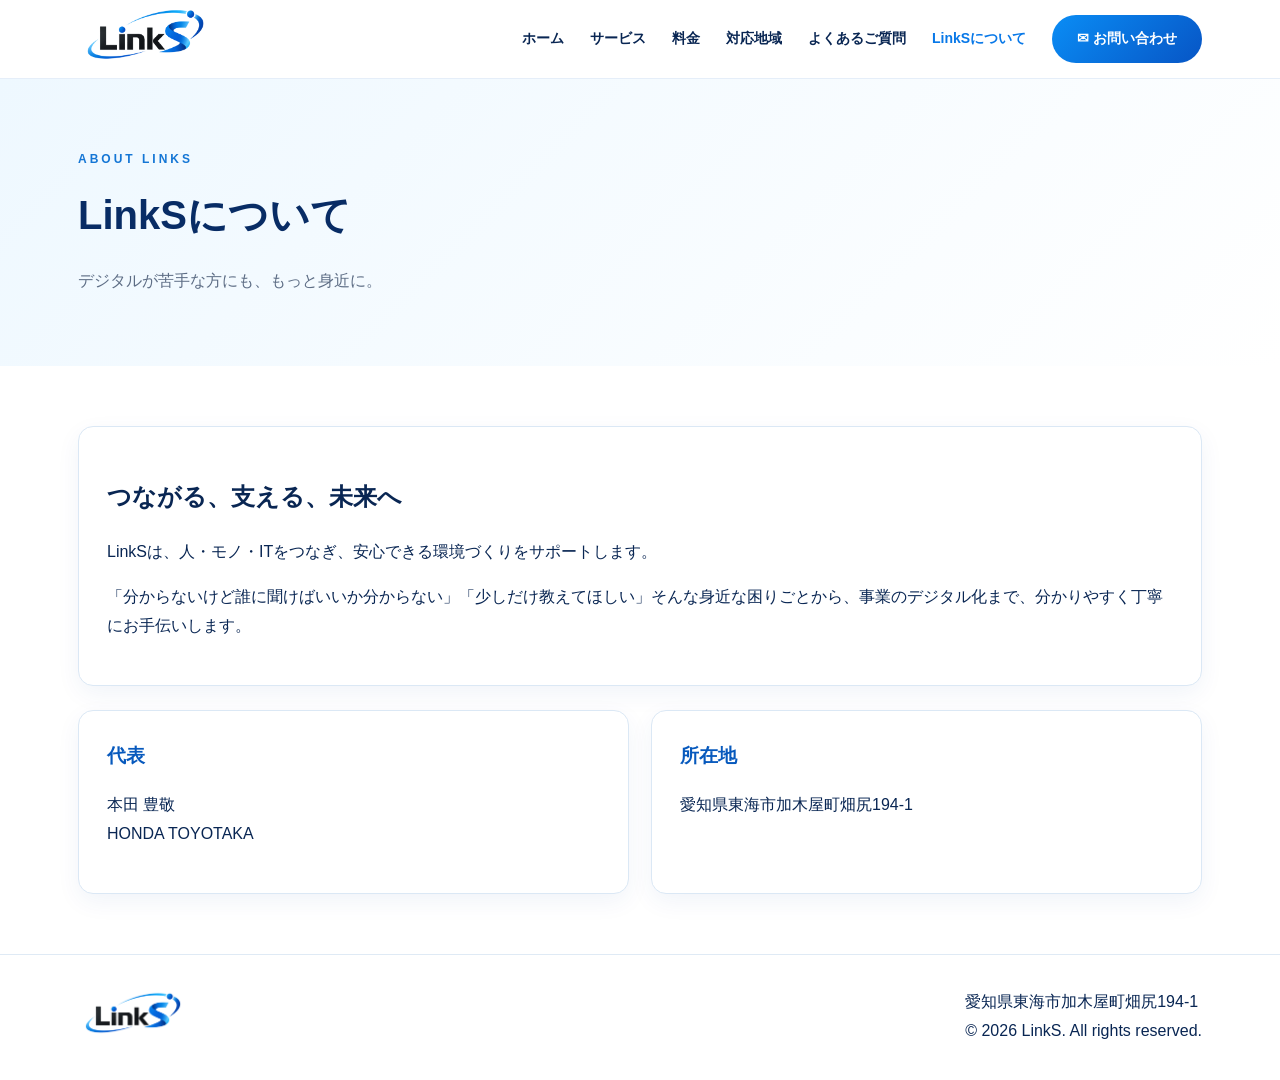
==== about.html @ 0deae14b "Add files via upload" ====
<!doctype html><html lang="ja"><head><meta charset="utf-8"><meta name="viewport" content="width=device-width,initial-scale=1"><title>LinkSについて｜LinkS</title><meta name="description" content="LinkS｜暮らしと仕事のデジタルサポート。東海市を中心に対応します。"><style>
*{box-sizing:border-box}html{scroll-behavior:smooth}body{margin:0;font-family:-apple-system,BlinkMacSystemFont,"Noto Sans JP","Yu Gothic",sans-serif;color:#092653;background:#fff;line-height:1.8}a{text-decoration:none;color:inherit}img{max-width:100%}.wrap{max-width:1180px;margin:auto;padding:0 28px}.header{position:sticky;top:0;z-index:20;background:rgba(255,255,255,.97);border-bottom:1px solid #e5eef9;backdrop-filter:blur(10px)}.nav{height:78px;display:flex;align-items:center;gap:28px}.logo{width:135px;height:auto}.navlinks{display:flex;align-items:center;gap:26px;margin-left:auto;font-size:14px;font-weight:800}.navlinks a:hover,.navlinks a.active{color:#0878e8}.navbtn{background:linear-gradient(135deg,#0a8df5,#0755c5);color:#fff;padding:11px 25px;border-radius:28px;white-space:nowrap}.menu{display:none;border:0;background:none;font-size:28px;color:#0755c5}.hero{position:relative;overflow:hidden;min-height:520px;background:linear-gradient(135deg,#fff 0%,#eef8ff 48%,#dff2ff 100%)}.hero:before,.hero:after{content:"";position:absolute;pointer-events:none}.hero:before{width:75%;height:420px;left:-15%;bottom:-260px;border:55px solid rgba(12,139,245,.15);border-radius:50%}.hero:after{width:80%;height:400px;right:-35%;bottom:-260px;border:45px solid rgba(0,95,220,.22);border-radius:50%}.hero-grid{position:relative;z-index:1;min-height:520px;display:grid;grid-template-columns:39% 61%;align-items:center}.hero-copy{padding:55px 0 75px}.hero-copy h1{margin:0;color:#0758c7;font-size:43px;line-height:1.35;letter-spacing:.04em;font-family:"Yu Mincho","Hiragino Mincho ProN",serif}.hero-copy p{font-size:17px;font-weight:700;margin:25px 0 8px}.hero-tag{font-size:18px;letter-spacing:.18em}.hero-en{font-size:10px;letter-spacing:.35em}.hero-btn{display:inline-block;margin-top:28px;background:linear-gradient(135deg,#0a8df5,#0755c5);color:#fff;padding:13px 28px;border-radius:28px;font-weight:800}.hero-logo{display:flex;justify-content:center;align-items:center}.hero-logo img{width:min(520px,85%);filter:drop-shadow(0 15px 30px rgba(0,73,160,.12))}.hero-values{position:absolute;z-index:2;bottom:24px;left:50%;transform:translateX(-50%);width:min(900px,90%);display:grid;grid-template-columns:repeat(4,1fr);background:rgba(255,255,255,.9);border-radius:18px;padding:12px;box-shadow:0 10px 35px rgba(0,62,140,.1)}.value{padding:7px 18px;text-align:center;border-right:1px solid #bcd2ec}.value:last-child{border:0}.value b{display:block;color:#0758c7;font-size:16px}.value span{font-size:12px}.section{padding:78px 0}.section-title{text-align:center;margin-bottom:38px}.kicker{font-size:12px;letter-spacing:.25em;color:#1476d5;font-weight:900}.section-title h2{font-size:34px;margin:4px 0;color:#082c65}.section-title p{margin:0;color:#5d6d85}.services{display:grid;grid-template-columns:repeat(5,1fr);gap:16px}.card{background:linear-gradient(180deg,#f4faff,#eaf5ff);border:1px solid #dceaf7;border-radius:12px;padding:25px 16px;min-height:250px}.icon{font-size:45px;color:#066bd1;text-align:center;line-height:1.2}.card h3{text-align:center;margin:12px 0;color:#082c65;font-size:18px}.card ul{padding-left:20px;margin:0;font-size:13px;color:#43566f}.detail-btn{display:block;width:270px;text-align:center;border:1px solid #0878e8;color:#0870d9;padding:10px;border-radius:25px;margin:26px auto 0;font-weight:800}.area-price{background:linear-gradient(135deg,#eef9ff,#fff);padding:70px 0;position:relative;overflow:hidden}.ap-grid{display:grid;grid-template-columns:1fr 1fr;gap:35px;align-items:stretch}.area-box,.price-box{background:rgba(255,255,255,.72);border-radius:18px;padding:34px;position:relative;border:1px solid #dceaf7}.area-box h2,.price-box h2{font-size:30px;margin:3px 0 12px}.area-badge{display:inline-block;background:#0759bd;color:#fff;border-radius:8px;padding:12px 18px;font-weight:700}.price-highlight{background:#fff;border-radius:14px;padding:22px;text-align:center;box-shadow:0 8px 28px rgba(0,70,150,.1)}.price-highlight strong{font-size:39px;color:#0759bd}.free{position:absolute;right:28px;top:28px;border:2px solid #0b82e8;width:120px;height:120px;border-radius:50%;display:flex;align-items:center;justify-content:center;text-align:center;color:#0759bd;font-weight:900;background:#fff}.contact{padding:75px 0}.contact-grid{display:grid;grid-template-columns:repeat(4,1fr);gap:16px}.contact-card{border-radius:10px;padding:20px;text-align:center;font-weight:800;border:1px solid #dbe7f4}.phone{background:linear-gradient(135deg,#0759bd,#0878e8);color:#fff}.line{background:#18bd4f;color:#fff}.insta{background:linear-gradient(135deg,#ff5a24,#d62a96);color:#fff}.footer{border-top:1px solid #dfeaf5;padding:30px 0}.footer-inner{display:flex;align-items:center;justify-content:space-between;gap:20px}.footer img{width:110px}.subhero{padding:70px 0 55px;background:linear-gradient(135deg,#eef8ff,#fff);position:relative;overflow:hidden}.subhero h1{font-size:40px;margin:8px 0;color:#082c65}.subhero p{color:#5d6d85}.page-section{padding:60px 0}.detail-grid{display:grid;grid-template-columns:1fr 1fr;gap:22px}.info-card{padding:28px;border:1px solid #dbe8f5;border-radius:15px;background:#fff;box-shadow:0 8px 25px rgba(0,70,150,.06)}.info-card h3{color:#0759bd;margin-top:0}.price-table{width:100%;border-collapse:collapse;background:#fff;border-radius:12px;overflow:hidden;box-shadow:0 8px 25px rgba(0,70,150,.06)}.price-table th,.price-table td{padding:15px;border-bottom:1px solid #e7eef6;text-align:left}.price-table th{background:#edf7ff;color:#0759bd}.faq-item{border-bottom:1px solid #dce8f4;padding:20px 0}.faq-item summary{cursor:pointer;font-weight:800;color:#082c65}.notice{padding:18px 22px;background:#eef8ff;border-left:4px solid #0878e8;border-radius:8px}.back{display:inline-block;margin-top:18px;color:#0768ca;font-weight:800}@media(max-width:900px){.nav{height:64px}.navlinks{display:none;position:absolute;top:64px;left:0;right:0;background:#fff;padding:16px 22px;flex-direction:column;align-items:stretch;gap:0;box-shadow:0 10px 25px rgba(0,0,0,.08)}.navlinks.open{display:flex}.navlinks a{padding:12px 4px;border-bottom:1px solid #eef3f8}.navbtn{margin-top:8px;text-align:center}.menu{display:block;margin-left:auto}.hero-grid{grid-template-columns:1fr;min-height:610px}.hero-copy{padding:45px 0 15px;text-align:center}.hero-copy h1{font-size:34px}.hero-logo{padding-bottom:110px}.hero-logo img{width:65%}.hero-values{bottom:12px;grid-template-columns:repeat(2,1fr);gap:0}.value:nth-child(2){border:0}.services{grid-template-columns:repeat(2,1fr)}.ap-grid,.detail-grid{grid-template-columns:1fr}.free{position:static;margin:15px auto}.contact-grid{grid-template-columns:1fr 1fr}.footer-inner{flex-direction:column;text-align:center}}@media(max-width:560px){.wrap{padding:0 18px}.hero-copy h1{font-size:30px}.hero-tag{font-size:15px}.services{grid-template-columns:1fr}.contact-grid{grid-template-columns:1fr}.section{padding:55px 0}.section-title h2{font-size:28px}.hero-logo img{width:78%}.price-table{font-size:13px}.price-table th,.price-table td{padding:10px}.subhero h1{font-size:32px}}
</style></head><body>
<header class="header"><div class="wrap nav"><a href="index.html"><img class="logo" src="[data-uri]" alt="LinkS"></a><button class="menu" onclick="document.querySelector('.navlinks').classList.toggle('open')">☰</button><nav class="navlinks"><a class="" href="index.html">ホーム</a><a class="" href="service.html">サービス</a><a class="" href="pricing.html">料金</a><a class="" href="area.html">対応地域</a><a class="" href="faq.html">よくあるご質問</a><a class="active" href="about.html">LinkSについて</a><a class="navbtn" href="contact.html">✉ お問い合わせ</a></nav></div></header>
<main><section class="subhero"><div class="wrap"><div class="kicker">ABOUT LINKS</div><h1>LinkSについて</h1><p>デジタルが苦手な方にも、もっと身近に。</p></div></section><section class="page-section"><div class="wrap"><div class="info-card"><h2>つながる、支える、未来へ</h2><p>LinkSは、人・モノ・ITをつなぎ、安心できる環境づくりをサポートします。</p><p>「分からないけど誰に聞けばいいか分からない」「少しだけ教えてほしい」そんな身近な困りごとから、事業のデジタル化まで、分かりやすく丁寧にお手伝いします。</p></div><div class="detail-grid" style="margin-top:24px"><div class="info-card"><h3>代表</h3><p>本田 豊敬<br>HONDA TOYOTAKA</p></div><div class="info-card"><h3>所在地</h3><p>愛知県東海市加木屋町畑尻194-1</p></div></div></div></section></main><footer class="footer"><div class="wrap footer-inner"><a href="index.html"><img src="[data-uri]" alt="LinkS"></a><div>愛知県東海市加木屋町畑尻194-1<br>© 2026 LinkS. All rights reserved.</div></div></footer></body></html>
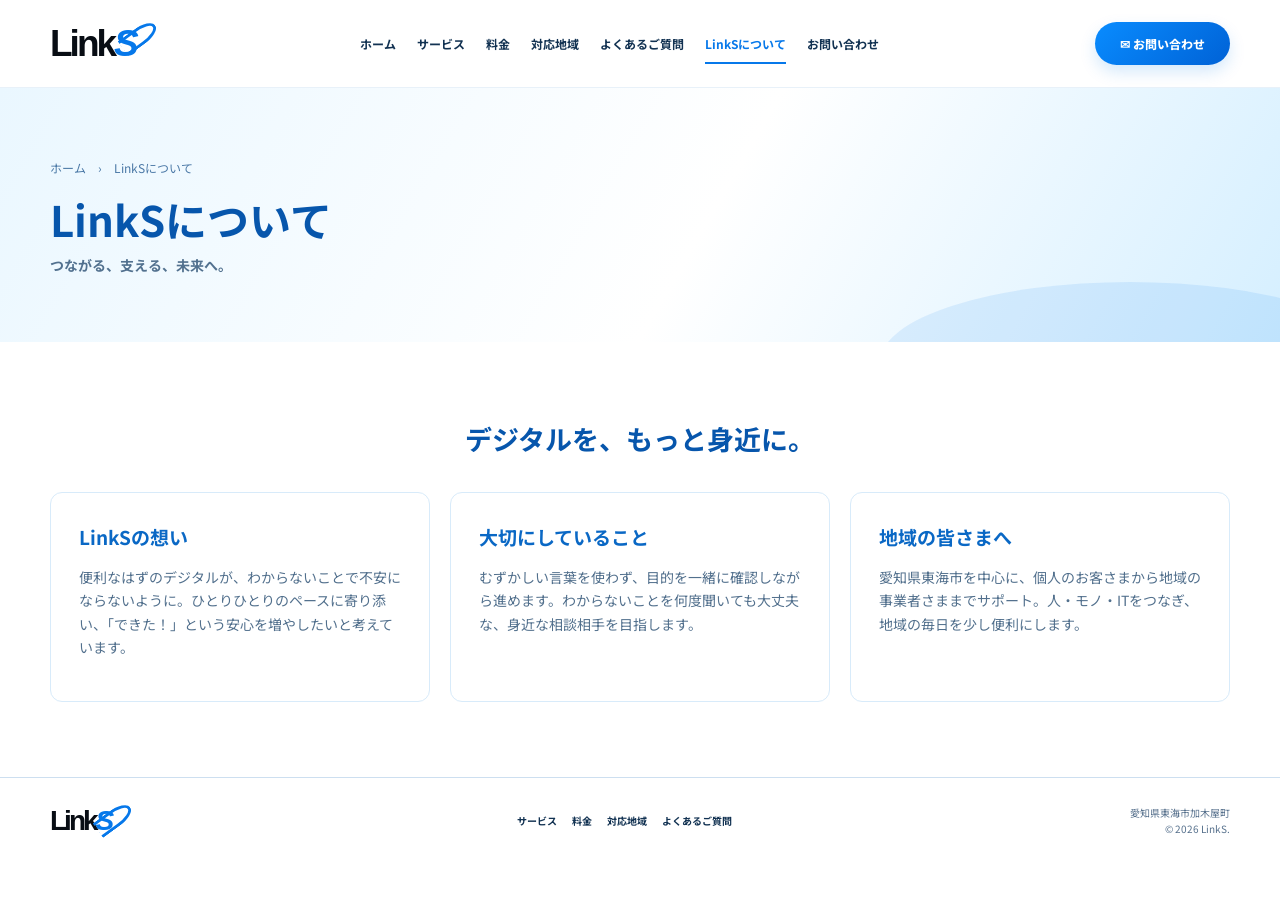
==== commit 9508a5bf: "Add files via upload" ====
--- a/about.html
+++ b/about.html
@@ -1,5 +1 @@
-<!doctype html><html lang="ja"><head><meta charset="utf-8"><meta name="viewport" content="width=device-width,initial-scale=1"><title>LinkSについて｜LinkS</title><meta name="description" content="LinkS｜暮らしと仕事のデジタルサポート。東海市を中心に対応します。"><style>
-*{box-sizing:border-box}html{scroll-behavior:smooth}body{margin:0;font-family:-apple-system,BlinkMacSystemFont,"Noto Sans JP","Yu Gothic",sans-serif;color:#092653;background:#fff;line-height:1.8}a{text-decoration:none;color:inherit}img{max-width:100%}.wrap{max-width:1180px;margin:auto;padding:0 28px}.header{position:sticky;top:0;z-index:20;background:rgba(255,255,255,.97);border-bottom:1px solid #e5eef9;backdrop-filter:blur(10px)}.nav{height:78px;display:flex;align-items:center;gap:28px}.logo{width:135px;height:auto}.navlinks{display:flex;align-items:center;gap:26px;margin-left:auto;font-size:14px;font-weight:800}.navlinks a:hover,.navlinks a.active{color:#0878e8}.navbtn{background:linear-gradient(135deg,#0a8df5,#0755c5);color:#fff;padding:11px 25px;border-radius:28px;white-space:nowrap}.menu{display:none;border:0;background:none;font-size:28px;color:#0755c5}.hero{position:relative;overflow:hidden;min-height:520px;background:linear-gradient(135deg,#fff 0%,#eef8ff 48%,#dff2ff 100%)}.hero:before,.hero:after{content:"";position:absolute;pointer-events:none}.hero:before{width:75%;height:420px;left:-15%;bottom:-260px;border:55px solid rgba(12,139,245,.15);border-radius:50%}.hero:after{width:80%;height:400px;right:-35%;bottom:-260px;border:45px solid rgba(0,95,220,.22);border-radius:50%}.hero-grid{position:relative;z-index:1;min-height:520px;display:grid;grid-template-columns:39% 61%;align-items:center}.hero-copy{padding:55px 0 75px}.hero-copy h1{margin:0;color:#0758c7;font-size:43px;line-height:1.35;letter-spacing:.04em;font-family:"Yu Mincho","Hiragino Mincho ProN",serif}.hero-copy p{font-size:17px;font-weight:700;margin:25px 0 8px}.hero-tag{font-size:18px;letter-spacing:.18em}.hero-en{font-size:10px;letter-spacing:.35em}.hero-btn{display:inline-block;margin-top:28px;background:linear-gradient(135deg,#0a8df5,#0755c5);color:#fff;padding:13px 28px;border-radius:28px;font-weight:800}.hero-logo{display:flex;justify-content:center;align-items:center}.hero-logo img{width:min(520px,85%);filter:drop-shadow(0 15px 30px rgba(0,73,160,.12))}.hero-values{position:absolute;z-index:2;bottom:24px;left:50%;transform:translateX(-50%);width:min(900px,90%);display:grid;grid-template-columns:repeat(4,1fr);background:rgba(255,255,255,.9);border-radius:18px;padding:12px;box-shadow:0 10px 35px rgba(0,62,140,.1)}.value{padding:7px 18px;text-align:center;border-right:1px solid #bcd2ec}.value:last-child{border:0}.value b{display:block;color:#0758c7;font-size:16px}.value span{font-size:12px}.section{padding:78px 0}.section-title{text-align:center;margin-bottom:38px}.kicker{font-size:12px;letter-spacing:.25em;color:#1476d5;font-weight:900}.section-title h2{font-size:34px;margin:4px 0;color:#082c65}.section-title p{margin:0;color:#5d6d85}.services{display:grid;grid-template-columns:repeat(5,1fr);gap:16px}.card{background:linear-gradient(180deg,#f4faff,#eaf5ff);border:1px solid #dceaf7;border-radius:12px;padding:25px 16px;min-height:250px}.icon{font-size:45px;color:#066bd1;text-align:center;line-height:1.2}.card h3{text-align:center;margin:12px 0;color:#082c65;font-size:18px}.card ul{padding-left:20px;margin:0;font-size:13px;color:#43566f}.detail-btn{display:block;width:270px;text-align:center;border:1px solid #0878e8;color:#0870d9;padding:10px;border-radius:25px;margin:26px auto 0;font-weight:800}.area-price{background:linear-gradient(135deg,#eef9ff,#fff);padding:70px 0;position:relative;overflow:hidden}.ap-grid{display:grid;grid-template-columns:1fr 1fr;gap:35px;align-items:stretch}.area-box,.price-box{background:rgba(255,255,255,.72);border-radius:18px;padding:34px;position:relative;border:1px solid #dceaf7}.area-box h2,.price-box h2{font-size:30px;margin:3px 0 12px}.area-badge{display:inline-block;background:#0759bd;color:#fff;border-radius:8px;padding:12px 18px;font-weight:700}.price-highlight{background:#fff;border-radius:14px;padding:22px;text-align:center;box-shadow:0 8px 28px rgba(0,70,150,.1)}.price-highlight strong{font-size:39px;color:#0759bd}.free{position:absolute;right:28px;top:28px;border:2px solid #0b82e8;width:120px;height:120px;border-radius:50%;display:flex;align-items:center;justify-content:center;text-align:center;color:#0759bd;font-weight:900;background:#fff}.contact{padding:75px 0}.contact-grid{display:grid;grid-template-columns:repeat(4,1fr);gap:16px}.contact-card{border-radius:10px;padding:20px;text-align:center;font-weight:800;border:1px solid #dbe7f4}.phone{background:linear-gradient(135deg,#0759bd,#0878e8);color:#fff}.line{background:#18bd4f;color:#fff}.insta{background:linear-gradient(135deg,#ff5a24,#d62a96);color:#fff}.footer{border-top:1px solid #dfeaf5;padding:30px 0}.footer-inner{display:flex;align-items:center;justify-content:space-between;gap:20px}.footer img{width:110px}.subhero{padding:70px 0 55px;background:linear-gradient(135deg,#eef8ff,#fff);position:relative;overflow:hidden}.subhero h1{font-size:40px;margin:8px 0;color:#082c65}.subhero p{color:#5d6d85}.page-section{padding:60px 0}.detail-grid{display:grid;grid-template-columns:1fr 1fr;gap:22px}.info-card{padding:28px;border:1px solid #dbe8f5;border-radius:15px;background:#fff;box-shadow:0 8px 25px rgba(0,70,150,.06)}.info-card h3{color:#0759bd;margin-top:0}.price-table{width:100%;border-collapse:collapse;background:#fff;border-radius:12px;overflow:hidden;box-shadow:0 8px 25px rgba(0,70,150,.06)}.price-table th,.price-table td{padding:15px;border-bottom:1px solid #e7eef6;text-align:left}.price-table th{background:#edf7ff;color:#0759bd}.faq-item{border-bottom:1px solid #dce8f4;padding:20px 0}.faq-item summary{cursor:pointer;font-weight:800;color:#082c65}.notice{padding:18px 22px;background:#eef8ff;border-left:4px solid #0878e8;border-radius:8px}.back{display:inline-block;margin-top:18px;color:#0768ca;font-weight:800}@media(max-width:900px){.nav{height:64px}.navlinks{display:none;position:absolute;top:64px;left:0;right:0;background:#fff;padding:16px 22px;flex-direction:column;align-items:stretch;gap:0;box-shadow:0 10px 25px rgba(0,0,0,.08)}.navlinks.open{display:flex}.navlinks a{padding:12px 4px;border-bottom:1px solid #eef3f8}.navbtn{margin-top:8px;text-align:center}.menu{display:block;margin-left:auto}.hero-grid{grid-template-columns:1fr;min-height:610px}.hero-copy{padding:45px 0 15px;text-align:center}.hero-copy h1{font-size:34px}.hero-logo{padding-bottom:110px}.hero-logo img{width:65%}.hero-values{bottom:12px;grid-template-columns:repeat(2,1fr);gap:0}.value:nth-child(2){border:0}.services{grid-template-columns:repeat(2,1fr)}.ap-grid,.detail-grid{grid-template-columns:1fr}.free{position:static;margin:15px auto}.contact-grid{grid-template-columns:1fr 1fr}.footer-inner{flex-direction:column;text-align:center}}@media(max-width:560px){.wrap{padding:0 18px}.hero-copy h1{font-size:30px}.hero-tag{font-size:15px}.services{grid-template-columns:1fr}.contact-grid{grid-template-columns:1fr}.section{padding:55px 0}.section-title h2{font-size:28px}.hero-logo img{width:78%}.price-table{font-size:13px}.price-table th,.price-table td{padding:10px}.subhero h1{font-size:32px}}
-</style></head><body>
-<header class="header"><div class="wrap nav"><a href="index.html"><img class="logo" src="[data-uri]